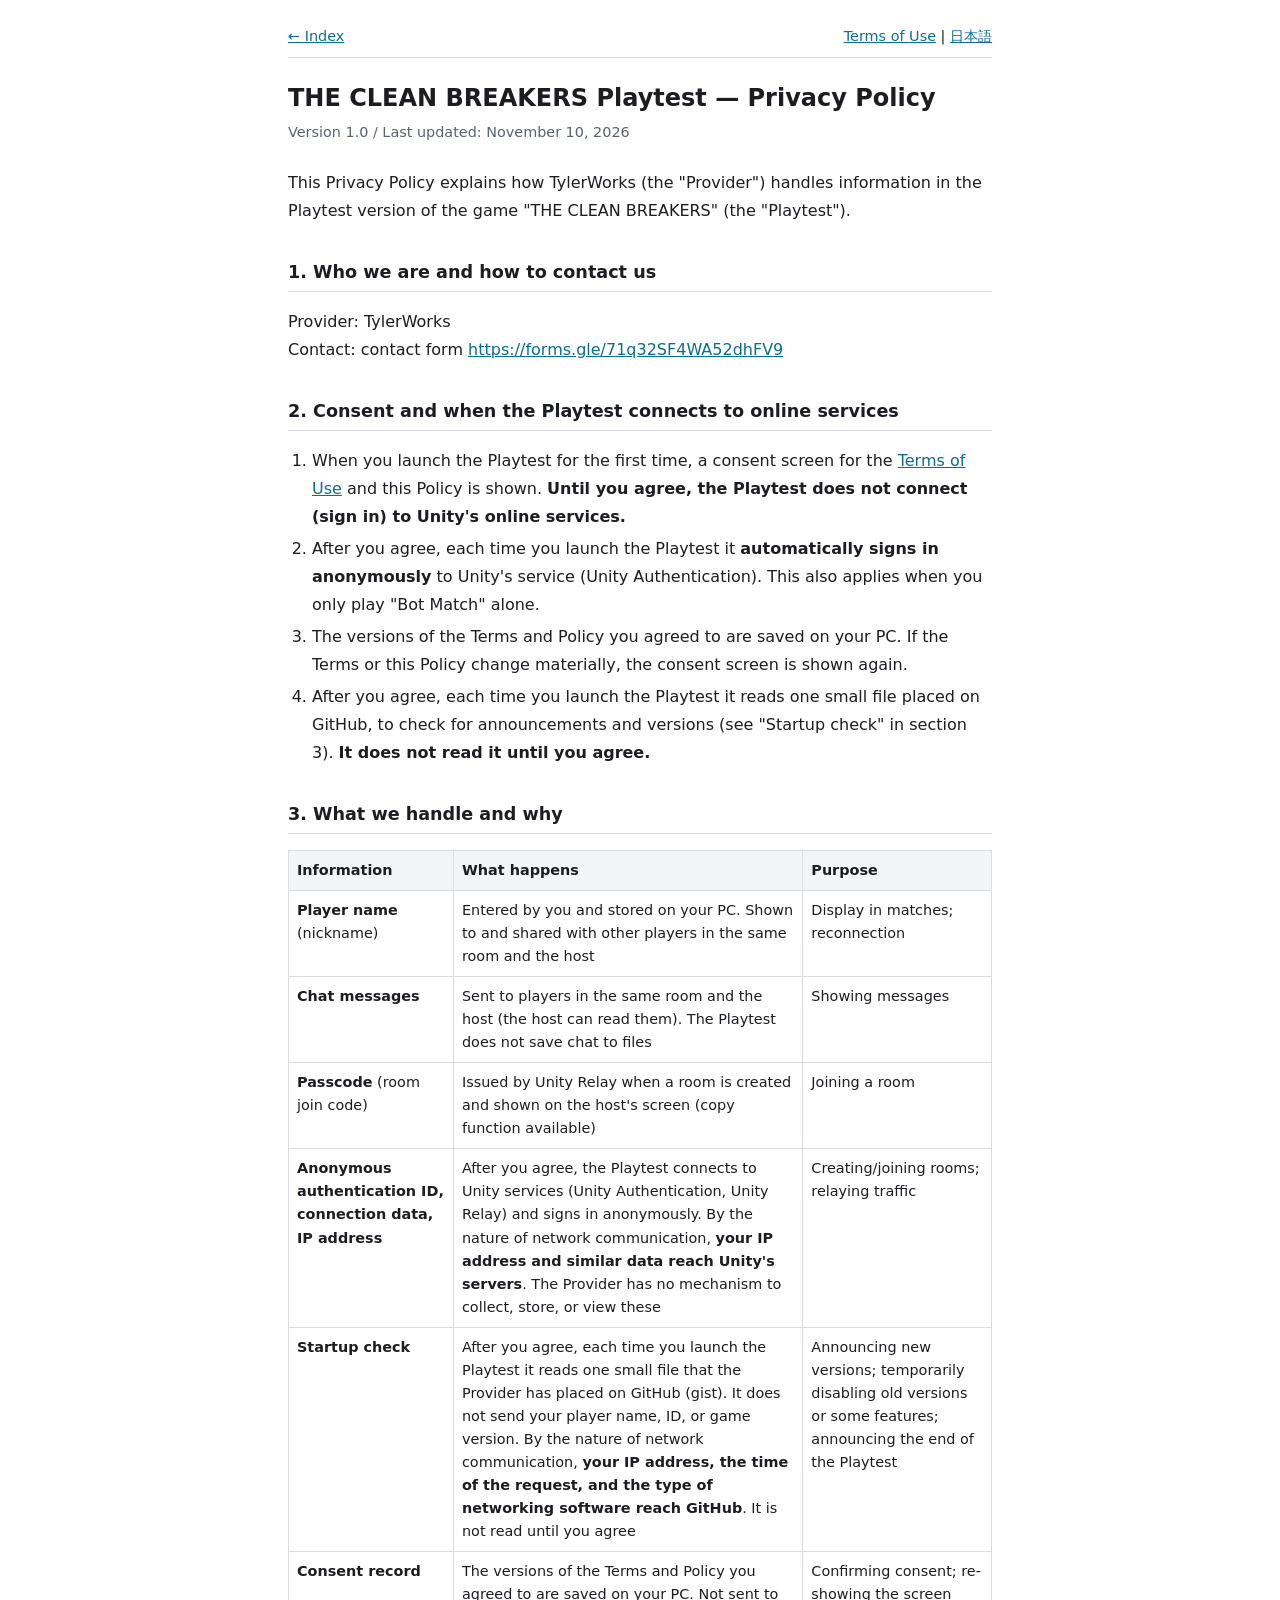
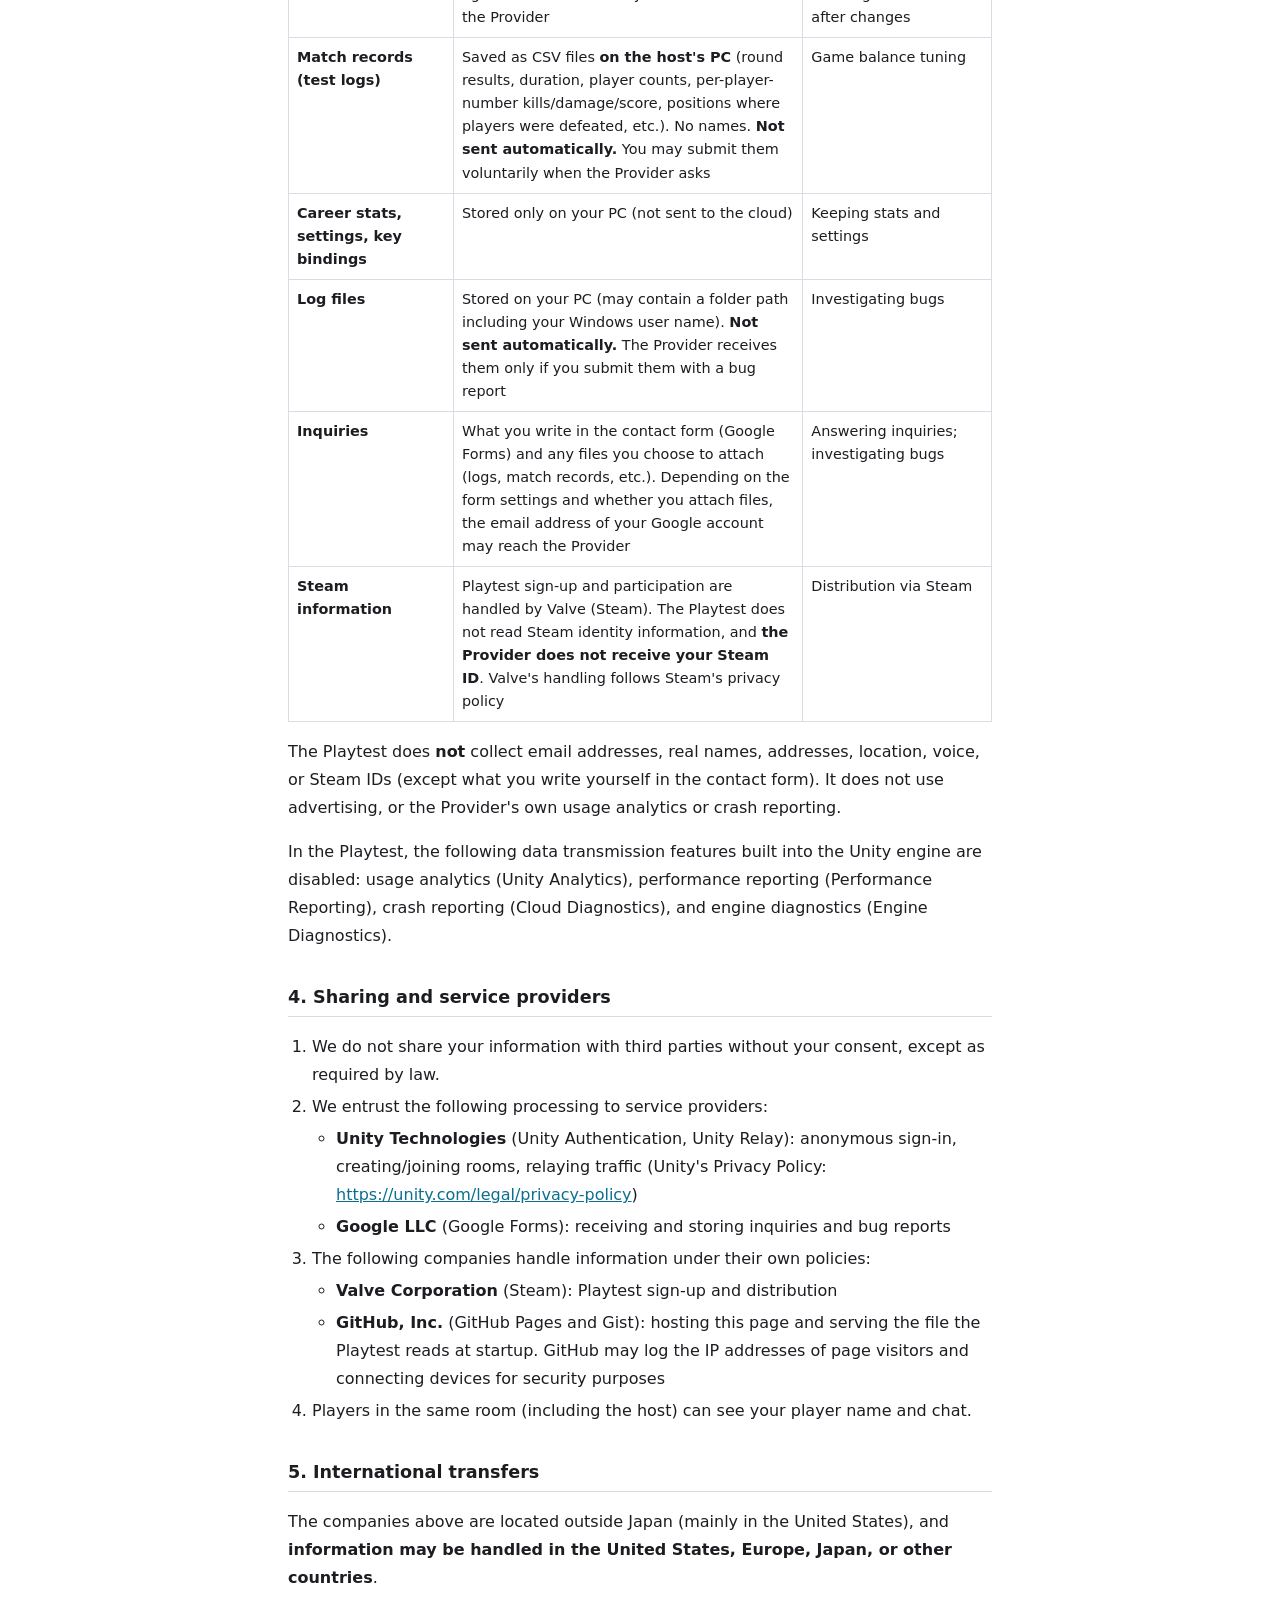
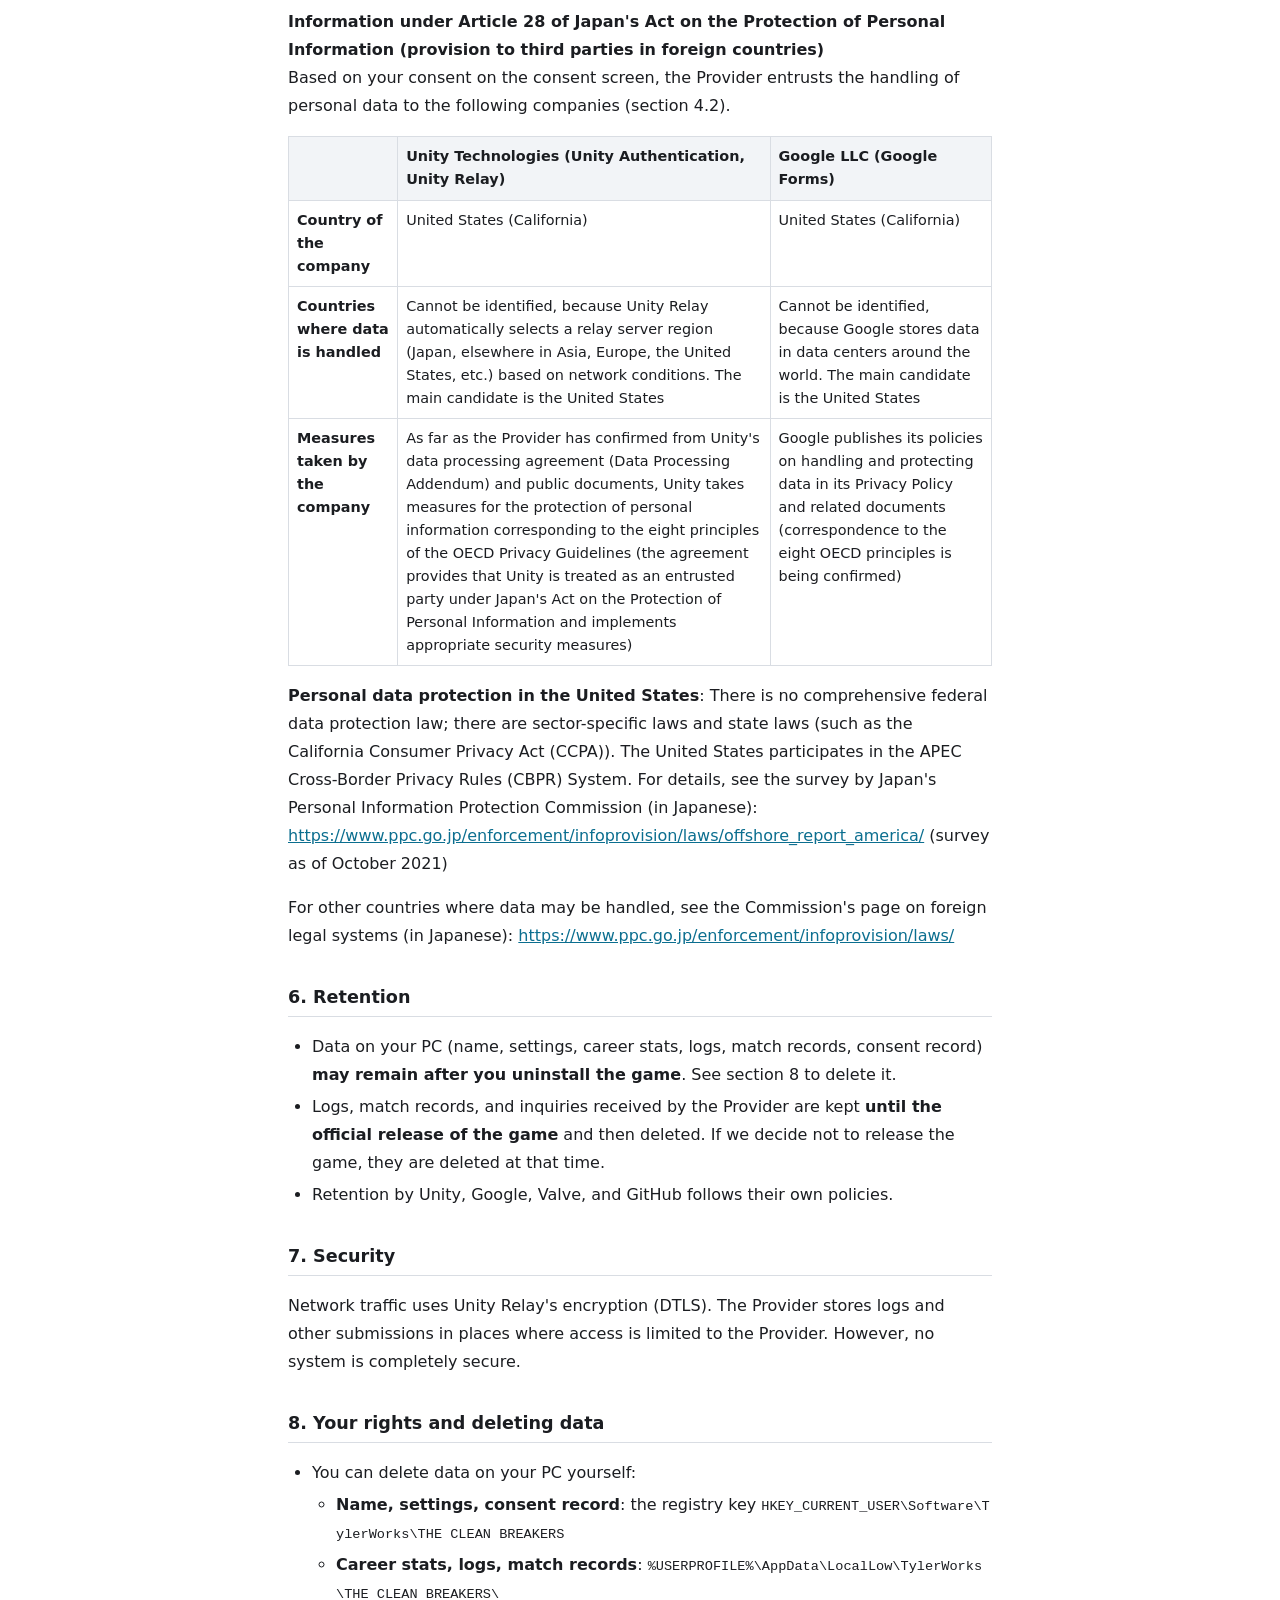
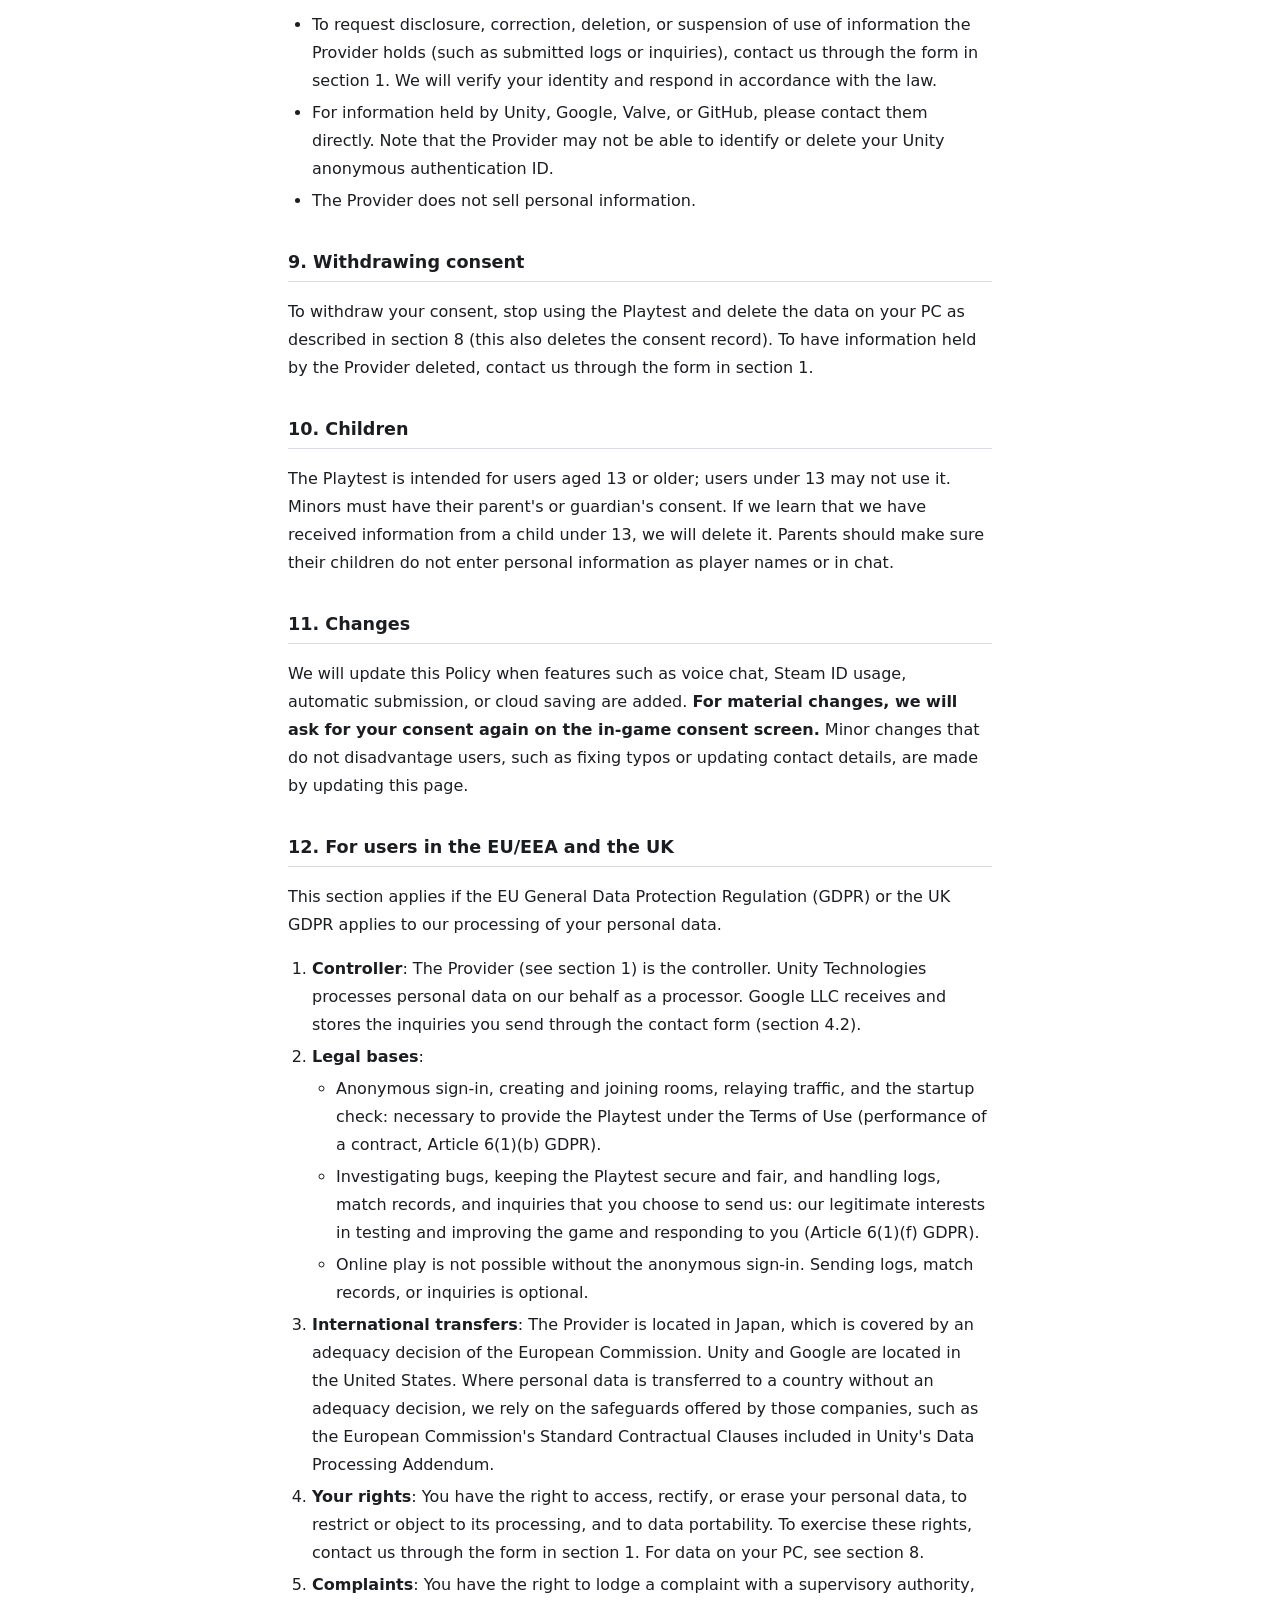
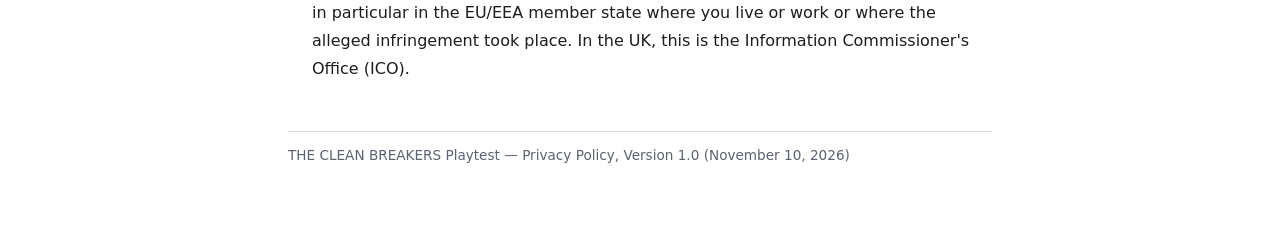
==== privacy_en.html @ f7ca69fb "規約・プライバシーポリシー 1.0 を公開" ====
<!doctype html>
<html lang="en">
<head>
<meta charset="utf-8">
<meta name="viewport" content="width=device-width, initial-scale=1">
<title>Privacy Policy | THE CLEAN BREAKERS Playtest</title>
<link rel="stylesheet" href="style.css">
</head>
<body>
<main>
<nav class="lang">
  <a href="index.html">← Index</a>
  <span><a href="terms_en.html">Terms of Use</a> | <a href="privacy_ja.html" lang="ja" hreflang="ja">日本語</a></span>
</nav>

<h1>THE CLEAN BREAKERS Playtest — Privacy Policy</h1>
<p class="meta">Version 1.0 / Last updated: November 10, 2026</p>

<p>This Privacy Policy explains how TylerWorks (the "Provider") handles information in the Playtest version of the game "THE CLEAN BREAKERS" (the "Playtest").</p>

<h2>1. Who we are and how to contact us</h2>
<p>Provider: TylerWorks<br>
Contact: contact form <a href="https://forms.gle/71q32SF4WA52dhFV9">https://forms.gle/71q32SF4WA52dhFV9</a></p>

<h2>2. Consent and when the Playtest connects to online services</h2>
<ol>
  <li>When you launch the Playtest for the first time, a consent screen for the <a href="terms_en.html">Terms of Use</a> and this Policy is shown. <strong>Until you agree, the Playtest does not connect (sign in) to Unity's online services.</strong></li>
  <li>After you agree, each time you launch the Playtest it <strong>automatically signs in anonymously</strong> to Unity's service (Unity Authentication). This also applies when you only play "Bot Match" alone.</li>
  <li>The versions of the Terms and Policy you agreed to are saved on your PC. If the Terms or this Policy change materially, the consent screen is shown again.</li>
  <li>After you agree, each time you launch the Playtest it reads one small file placed on GitHub, to check for announcements and versions (see "Startup check" in section 3). <strong>It does not read it until you agree.</strong></li>
</ol>

<h2>3. What we handle and why</h2>
<div class="table-wrap">
<table>
  <thead><tr><th>Information</th><th>What happens</th><th>Purpose</th></tr></thead>
  <tbody>
    <tr><td><strong>Player name</strong> (nickname)</td><td>Entered by you and stored on your PC. Shown to and shared with other players in the same room and the host</td><td>Display in matches; reconnection</td></tr>
    <tr><td><strong>Chat messages</strong></td><td>Sent to players in the same room and the host (the host can read them). The Playtest does not save chat to files</td><td>Showing messages</td></tr>
    <tr><td><strong>Passcode</strong> (room join code)</td><td>Issued by Unity Relay when a room is created and shown on the host's screen (copy function available)</td><td>Joining a room</td></tr>
    <tr><td><strong>Anonymous authentication ID, connection data, IP address</strong></td><td>After you agree, the Playtest connects to Unity services (Unity Authentication, Unity Relay) and signs in anonymously. By the nature of network communication, <strong>your IP address and similar data reach Unity's servers</strong>. The Provider has no mechanism to collect, store, or view these</td><td>Creating/joining rooms; relaying traffic</td></tr>
    <tr><td><strong>Startup check</strong></td><td>After you agree, each time you launch the Playtest it reads one small file that the Provider has placed on GitHub (gist). It does not send your player name, ID, or game version. By the nature of network communication, <strong>your IP address, the time of the request, and the type of networking software reach GitHub</strong>. It is not read until you agree</td><td>Announcing new versions; temporarily disabling old versions or some features; announcing the end of the Playtest</td></tr>
    <tr><td><strong>Consent record</strong></td><td>The versions of the Terms and Policy you agreed to are saved on your PC. Not sent to the Provider</td><td>Confirming consent; re-showing the screen after changes</td></tr>
    <tr><td><strong>Match records (test logs)</strong></td><td>Saved as CSV files <strong>on the host's PC</strong> (round results, duration, player counts, per-player-number kills/damage/score, positions where players were defeated, etc.). No names. <strong>Not sent automatically.</strong> You may submit them voluntarily when the Provider asks</td><td>Game balance tuning</td></tr>
    <tr><td><strong>Career stats, settings, key bindings</strong></td><td>Stored only on your PC (not sent to the cloud)</td><td>Keeping stats and settings</td></tr>
    <tr><td><strong>Log files</strong></td><td>Stored on your PC (may contain a folder path including your Windows user name). <strong>Not sent automatically.</strong> The Provider receives them only if you submit them with a bug report</td><td>Investigating bugs</td></tr>
    <tr><td><strong>Inquiries</strong></td><td>What you write in the contact form (Google Forms) and any files you choose to attach (logs, match records, etc.). Depending on the form settings and whether you attach files, the email address of your Google account may reach the Provider</td><td>Answering inquiries; investigating bugs</td></tr>
    <tr><td><strong>Steam information</strong></td><td>Playtest sign-up and participation are handled by Valve (Steam). The Playtest does not read Steam identity information, and <strong>the Provider does not receive your Steam ID</strong>. Valve's handling follows Steam's privacy policy</td><td>Distribution via Steam</td></tr>
  </tbody>
</table>
</div>
<p>The Playtest does <strong>not</strong> collect email addresses, real names, addresses, location, voice, or Steam IDs (except what you write yourself in the contact form). It does not use advertising, or the Provider's own usage analytics or crash reporting.</p>
<p>In the Playtest, the following data transmission features built into the Unity engine are disabled: usage analytics (Unity Analytics), performance reporting (Performance Reporting), crash reporting (Cloud Diagnostics), and engine diagnostics (Engine Diagnostics).</p>

<h2>4. Sharing and service providers</h2>
<ol>
  <li>We do not share your information with third parties without your consent, except as required by law.</li>
  <li>We entrust the following processing to service providers:
    <ul>
      <li><strong>Unity Technologies</strong> (Unity Authentication, Unity Relay): anonymous sign-in, creating/joining rooms, relaying traffic (Unity's Privacy Policy: <a href="https://unity.com/legal/privacy-policy">https://unity.com/legal/privacy-policy</a>)</li>
      <li><strong>Google LLC</strong> (Google Forms): receiving and storing inquiries and bug reports</li>
    </ul>
  </li>
  <li>The following companies handle information under their own policies:
    <ul>
      <li><strong>Valve Corporation</strong> (Steam): Playtest sign-up and distribution</li>
      <li><strong>GitHub, Inc.</strong> (GitHub Pages and Gist): hosting this page and serving the file the Playtest reads at startup. GitHub may log the IP addresses of page visitors and connecting devices for security purposes</li>
    </ul>
  </li>
  <li>Players in the same room (including the host) can see your player name and chat.</li>
</ol>

<h2>5. International transfers</h2>
<p>The companies above are located outside Japan (mainly in the United States), and <strong>information may be handled in the United States, Europe, Japan, or other countries</strong>.</p>
<p><strong>Information under Article 28 of Japan's Act on the Protection of Personal Information (provision to third parties in foreign countries)</strong><br>
Based on your consent on the consent screen, the Provider entrusts the handling of personal data to the following companies (section 4.2).</p>
<div class="table-wrap">
<table>
  <thead><tr><th></th><th>Unity Technologies (Unity Authentication, Unity Relay)</th><th>Google LLC (Google Forms)</th></tr></thead>
  <tbody>
    <tr><td><strong>Country of the company</strong></td><td>United States (California)</td><td>United States (California)</td></tr>
    <tr><td><strong>Countries where data is handled</strong></td><td>Cannot be identified, because Unity Relay automatically selects a relay server region (Japan, elsewhere in Asia, Europe, the United States, etc.) based on network conditions. The main candidate is the United States</td><td>Cannot be identified, because Google stores data in data centers around the world. The main candidate is the United States</td></tr>
    <tr><td><strong>Measures taken by the company</strong></td><td>As far as the Provider has confirmed from Unity's data processing agreement (Data Processing Addendum) and public documents, Unity takes measures for the protection of personal information corresponding to the eight principles of the OECD Privacy Guidelines (the agreement provides that Unity is treated as an entrusted party under Japan's Act on the Protection of Personal Information and implements appropriate security measures)</td><td>Google publishes its policies on handling and protecting data in its Privacy Policy and related documents (correspondence to the eight OECD principles is being confirmed)</td></tr>
  </tbody>
</table>
</div>
<p><strong>Personal data protection in the United States</strong>: There is no comprehensive federal data protection law; there are sector-specific laws and state laws (such as the California Consumer Privacy Act (CCPA)). The United States participates in the APEC Cross-Border Privacy Rules (CBPR) System. For details, see the survey by Japan's Personal Information Protection Commission (in Japanese): <a href="https://www.ppc.go.jp/enforcement/infoprovision/laws/offshore_report_america/">https://www.ppc.go.jp/enforcement/infoprovision/laws/offshore_report_america/</a> (survey as of October 2021)</p>
<p>For other countries where data may be handled, see the Commission's page on foreign legal systems (in Japanese): <a href="https://www.ppc.go.jp/enforcement/infoprovision/laws/">https://www.ppc.go.jp/enforcement/infoprovision/laws/</a></p>

<h2>6. Retention</h2>
<ul>
  <li>Data on your PC (name, settings, career stats, logs, match records, consent record) <strong>may remain after you uninstall the game</strong>. See section 8 to delete it.</li>
  <li>Logs, match records, and inquiries received by the Provider are kept <strong>until the official release of the game</strong> and then deleted. If we decide not to release the game, they are deleted at that time.</li>
  <li>Retention by Unity, Google, Valve, and GitHub follows their own policies.</li>
</ul>

<h2>7. Security</h2>
<p>Network traffic uses Unity Relay's encryption (DTLS). The Provider stores logs and other submissions in places where access is limited to the Provider. However, no system is completely secure.</p>

<h2>8. Your rights and deleting data</h2>
<ul>
  <li>You can delete data on your PC yourself:
    <ul>
      <li><strong>Name, settings, consent record</strong>: the registry key <code>HKEY_CURRENT_USER\Software\TylerWorks\THE CLEAN BREAKERS</code></li>
      <li><strong>Career stats, logs, match records</strong>: <code>%USERPROFILE%\AppData\LocalLow\TylerWorks\THE CLEAN BREAKERS\</code></li>
    </ul>
  </li>
  <li>To request disclosure, correction, deletion, or suspension of use of information the Provider holds (such as submitted logs or inquiries), contact us through the form in section 1. We will verify your identity and respond in accordance with the law.</li>
  <li>For information held by Unity, Google, Valve, or GitHub, please contact them directly. Note that the Provider may not be able to identify or delete your Unity anonymous authentication ID.</li>
  <li>The Provider does not sell personal information.</li>
</ul>

<h2>9. Withdrawing consent</h2>
<p>To withdraw your consent, stop using the Playtest and delete the data on your PC as described in section 8 (this also deletes the consent record). To have information held by the Provider deleted, contact us through the form in section 1.</p>

<h2>10. Children</h2>
<p>The Playtest is intended for users aged 13 or older; users under 13 may not use it. Minors must have their parent's or guardian's consent. If we learn that we have received information from a child under 13, we will delete it. Parents should make sure their children do not enter personal information as player names or in chat.</p>

<h2>11. Changes</h2>
<p>We will update this Policy when features such as voice chat, Steam ID usage, automatic submission, or cloud saving are added. <strong>For material changes, we will ask for your consent again on the in-game consent screen.</strong> Minor changes that do not disadvantage users, such as fixing typos or updating contact details, are made by updating this page.</p>

<h2>12. For users in the EU/EEA and the UK</h2>
<p>This section applies if the EU General Data Protection Regulation (GDPR) or the UK GDPR applies to our processing of your personal data.</p>
<ol>
  <li><strong>Controller</strong>: The Provider (see section 1) is the controller. Unity Technologies processes personal data on our behalf as a processor. Google LLC receives and stores the inquiries you send through the contact form (section 4.2).</li>
  <li><strong>Legal bases</strong>:
    <ul>
      <li>Anonymous sign-in, creating and joining rooms, relaying traffic, and the startup check: necessary to provide the Playtest under the Terms of Use (performance of a contract, Article 6(1)(b) GDPR).</li>
      <li>Investigating bugs, keeping the Playtest secure and fair, and handling logs, match records, and inquiries that you choose to send us: our legitimate interests in testing and improving the game and responding to you (Article 6(1)(f) GDPR).</li>
      <li>Online play is not possible without the anonymous sign-in. Sending logs, match records, or inquiries is optional.</li>
    </ul>
  </li>
  <li><strong>International transfers</strong>: The Provider is located in Japan, which is covered by an adequacy decision of the European Commission. Unity and Google are located in the United States. Where personal data is transferred to a country without an adequacy decision, we rely on the safeguards offered by those companies, such as the European Commission's Standard Contractual Clauses included in Unity's Data Processing Addendum.</li>
  <li><strong>Your rights</strong>: You have the right to access, rectify, or erase your personal data, to restrict or object to its processing, and to data portability. To exercise these rights, contact us through the form in section 1. For data on your PC, see section 8.</li>
  <li><strong>Complaints</strong>: You have the right to lodge a complaint with a supervisory authority, in particular in the EU/EEA member state where you live or work or where the alleged infringement took place. In the UK, this is the Information Commissioner's Office (ICO).</li>
</ol>

<footer>THE CLEAN BREAKERS Playtest — Privacy Policy, Version 1.0 (November 10, 2026)</footer>
</main>
</body>
</html>
---- style.css ----
/* THE CLEAN BREAKERS ベータテスト 規約ページ共通のスタイル
   外部フォント・外部ライブラリ・Cookie・アクセス解析は使わない */
:root {
  --bg: #ffffff;
  --text: #1b1d21;
  --muted: #5b6270;
  --line: #d9dde3;
  --accent: #0b6e8f;
  --table-head: #f2f4f7;
  --ph-bg: #fff3b0;
  --ph-text: #5c4500;
}
@media (prefers-color-scheme: dark) {
  :root {
    --bg: #15171b;
    --text: #e6e8eb;
    --muted: #a3aab5;
    --line: #343942;
    --accent: #5cc3e3;
    --table-head: #1f2329;
    --ph-bg: #5c4a00;
    --ph-text: #fff3b0;
  }
}
* { box-sizing: border-box; }
html { -webkit-text-size-adjust: 100%; }
body {
  margin: 0;
  background: var(--bg);
  color: var(--text);
  font-family: system-ui, -apple-system, "Segoe UI", "Hiragino Sans", "Yu Gothic UI", "Meiryo", sans-serif;
  font-size: 16px;
  line-height: 1.75;
}
main { max-width: 46rem; margin: 0 auto; padding: 1.5rem 1rem 4rem; }
nav.lang {
  display: flex; flex-wrap: wrap; gap: .5rem 1rem; justify-content: space-between;
  border-bottom: 1px solid var(--line); padding-bottom: .5rem; margin-bottom: 1.5rem;
  font-size: .9rem;
}
a { color: var(--accent); }
h1 { font-size: 1.5rem; line-height: 1.4; margin: 0 0 .25rem; }
h2 { font-size: 1.1rem; margin: 2rem 0 .5rem; padding-bottom: .2rem; border-bottom: 1px solid var(--line); }
p.meta { color: var(--muted); margin: 0 0 1.5rem; font-size: .9rem; }
ol, ul { padding-left: 1.5rem; }
li { margin: .25rem 0; }
.table-wrap { overflow-x: auto; margin: 1rem 0; }
table { border-collapse: collapse; width: 100%; font-size: .9rem; line-height: 1.6; }
th, td { border: 1px solid var(--line); padding: .5rem; text-align: left; vertical-align: top; }
th { background: var(--table-head); }
code { font-family: ui-monospace, "Cascadia Mono", Consolas, monospace; font-size: .85em; word-break: break-all; }
.ph { background: var(--ph-bg); color: var(--ph-text); padding: 0 .2em; border-radius: 3px; }
ul.doclist { list-style: none; padding: 0; }
ul.doclist li { margin: .5rem 0; }
footer { margin-top: 3rem; color: var(--muted); font-size: .85rem; border-top: 1px solid var(--line); padding-top: .75rem; }
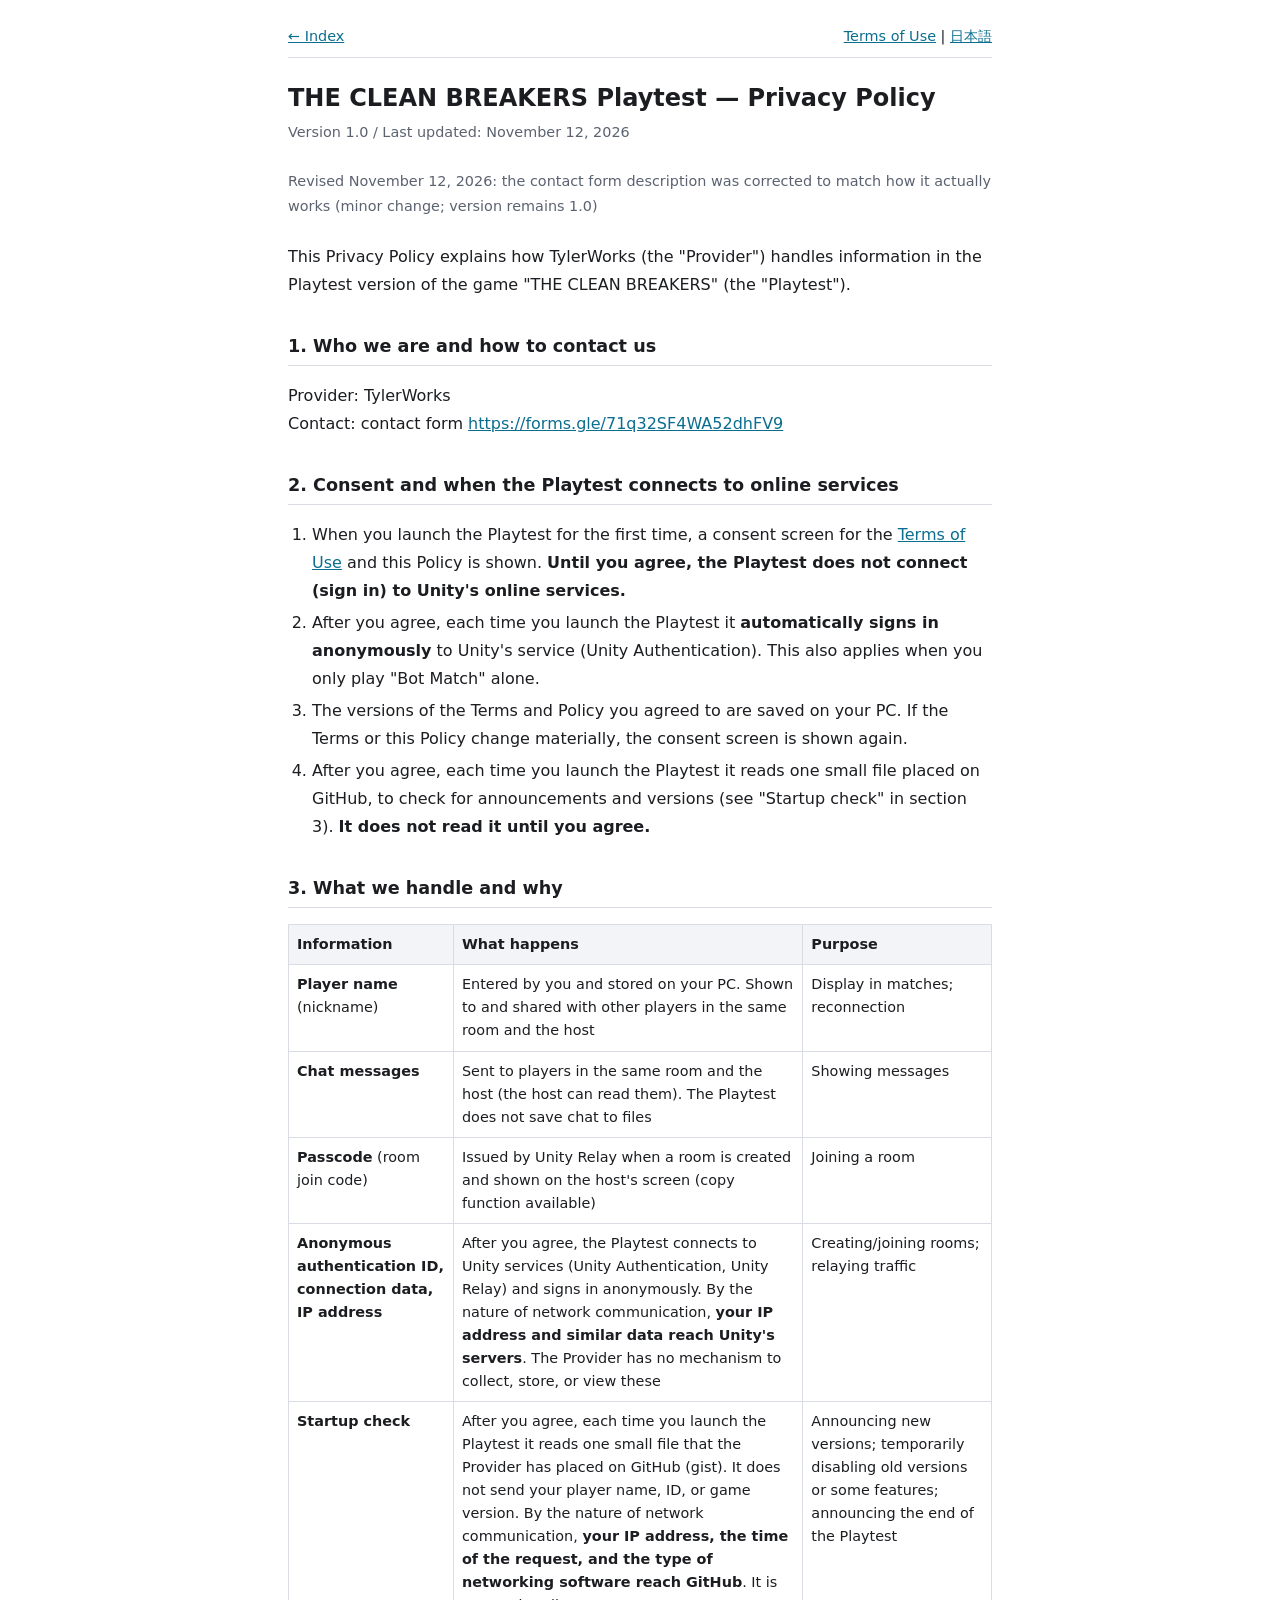
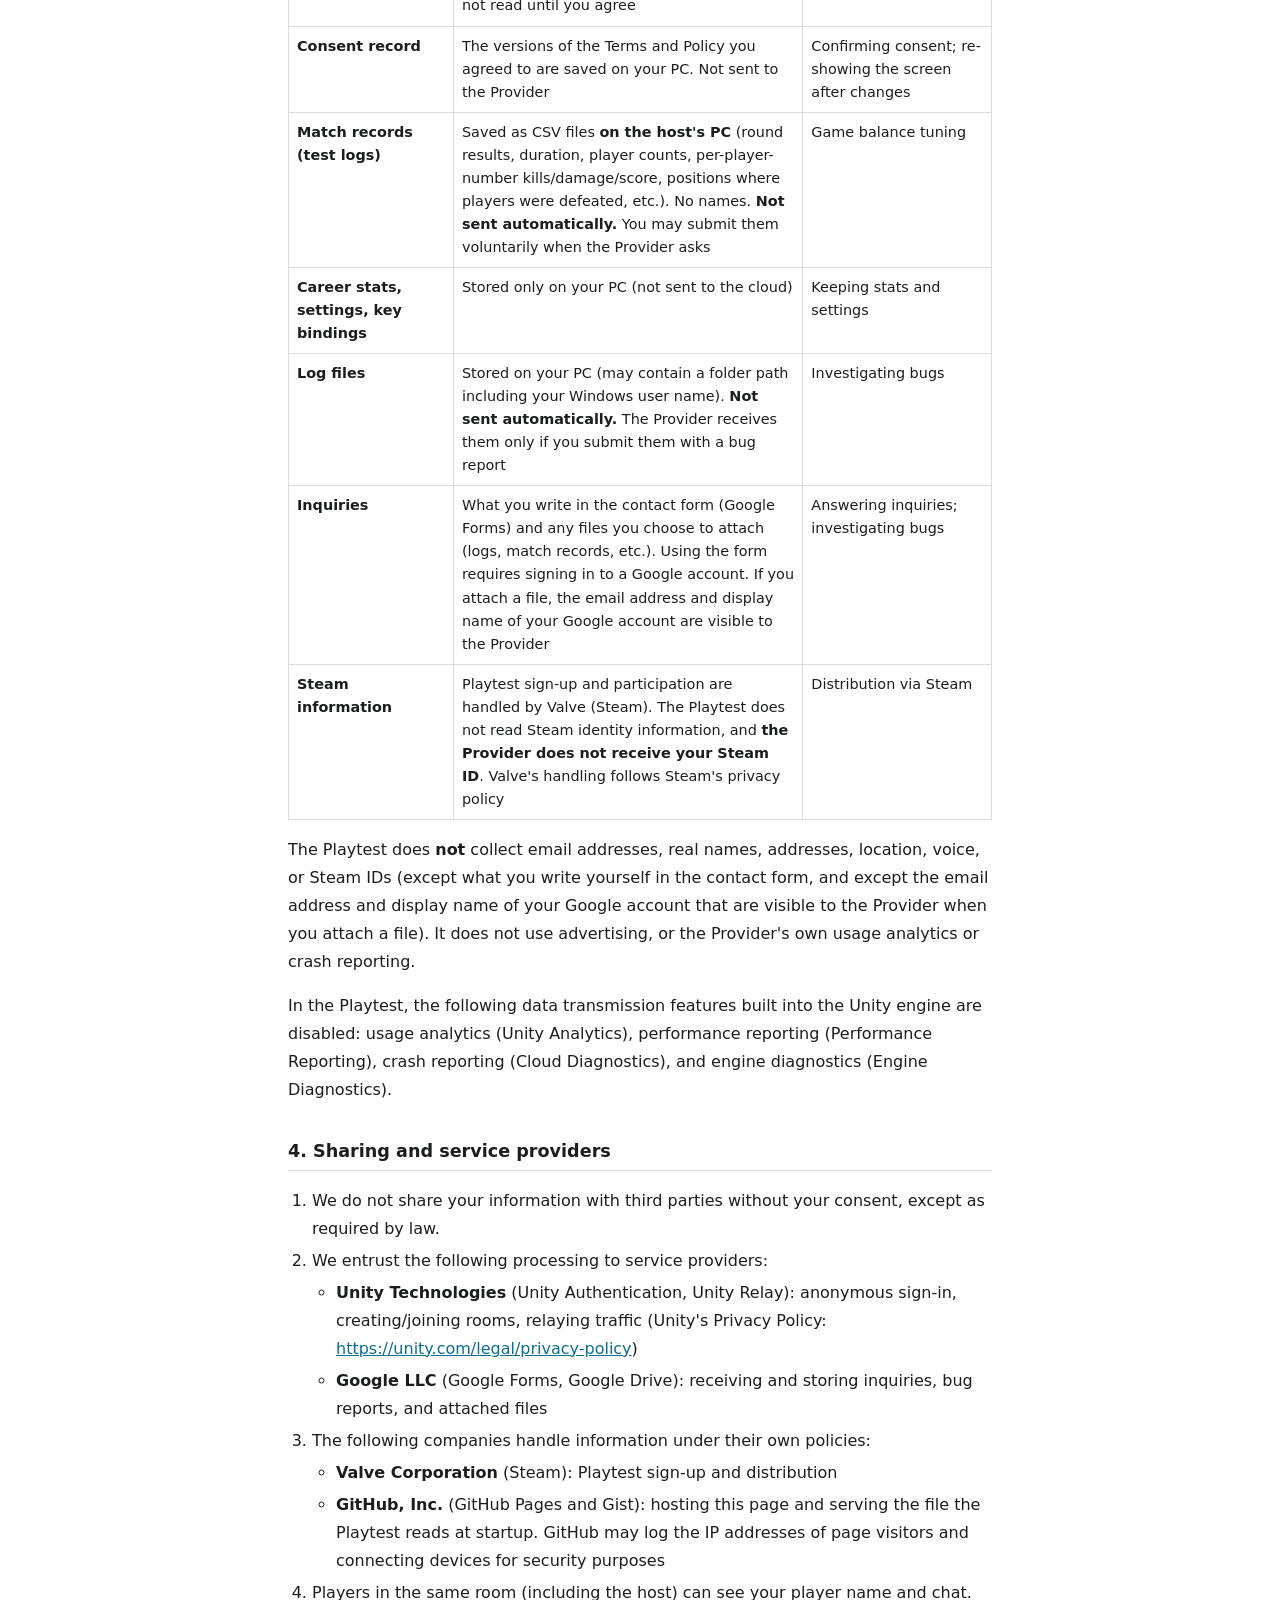
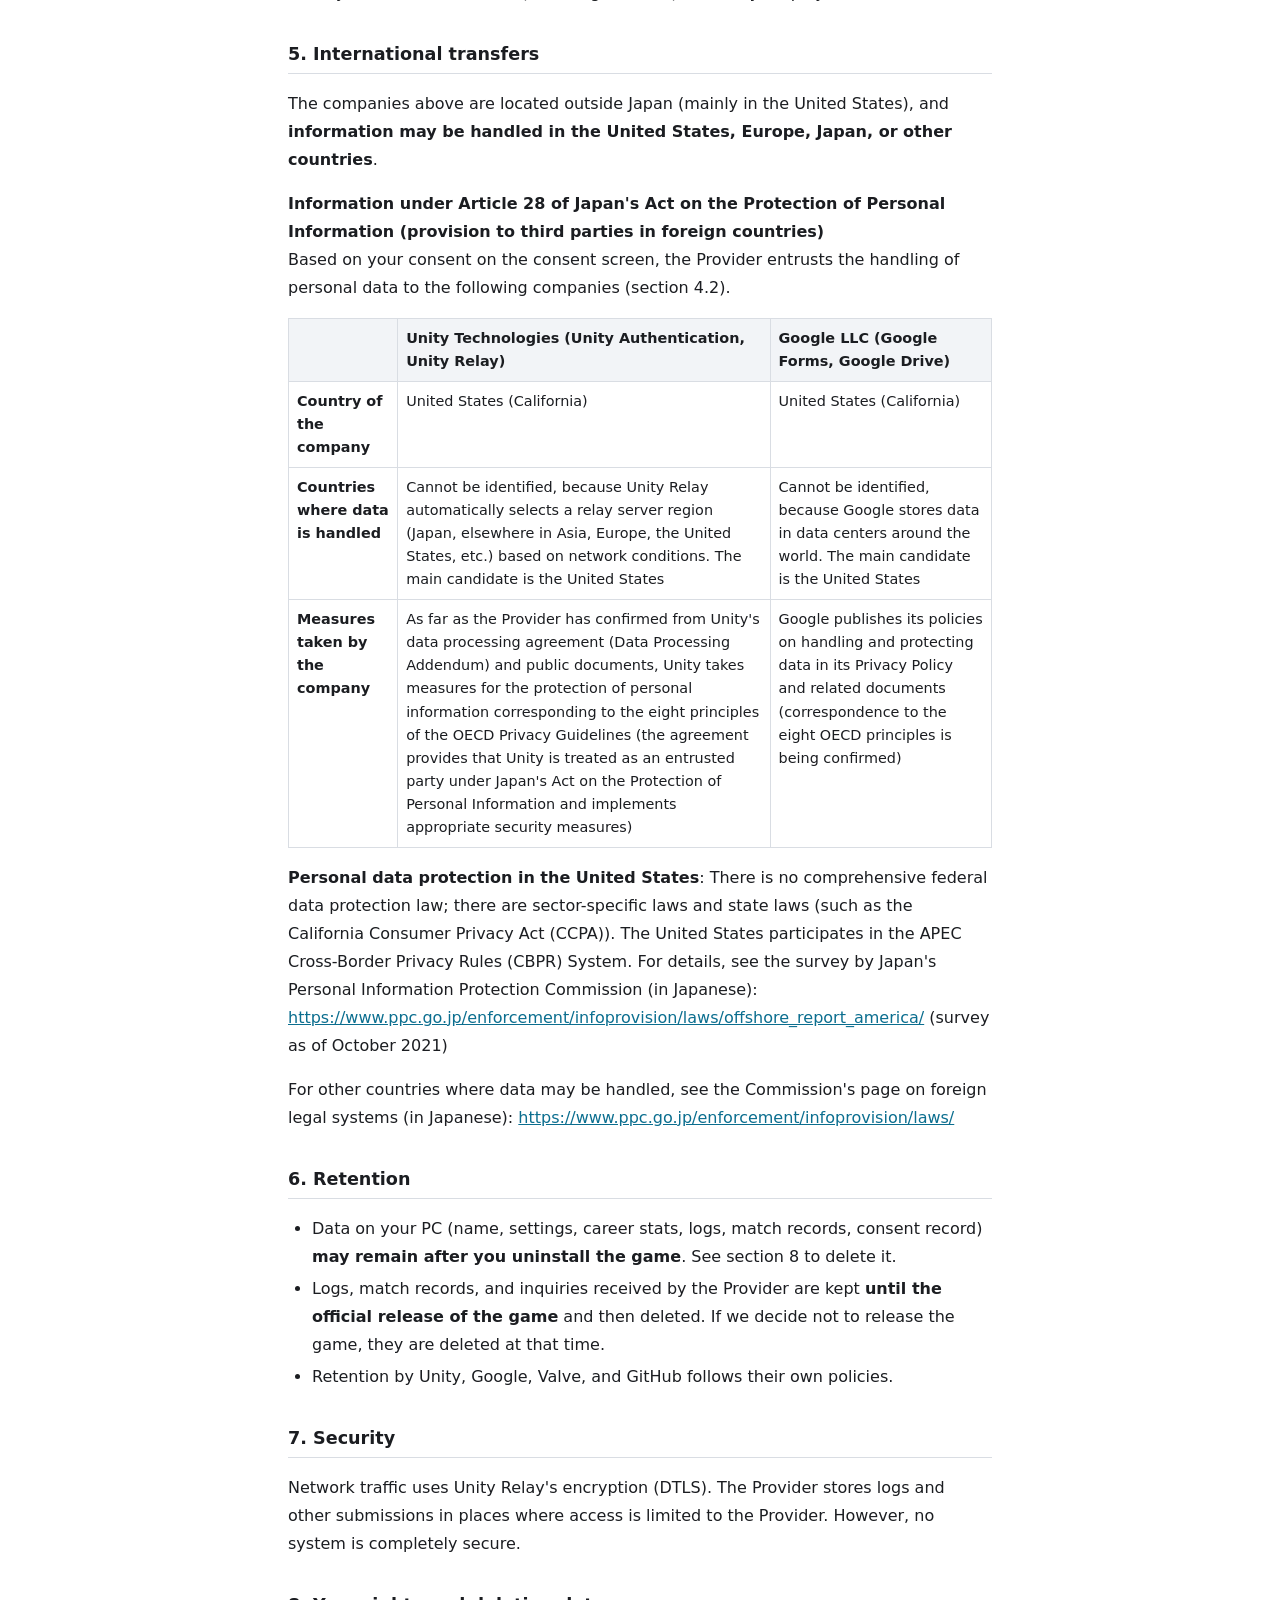
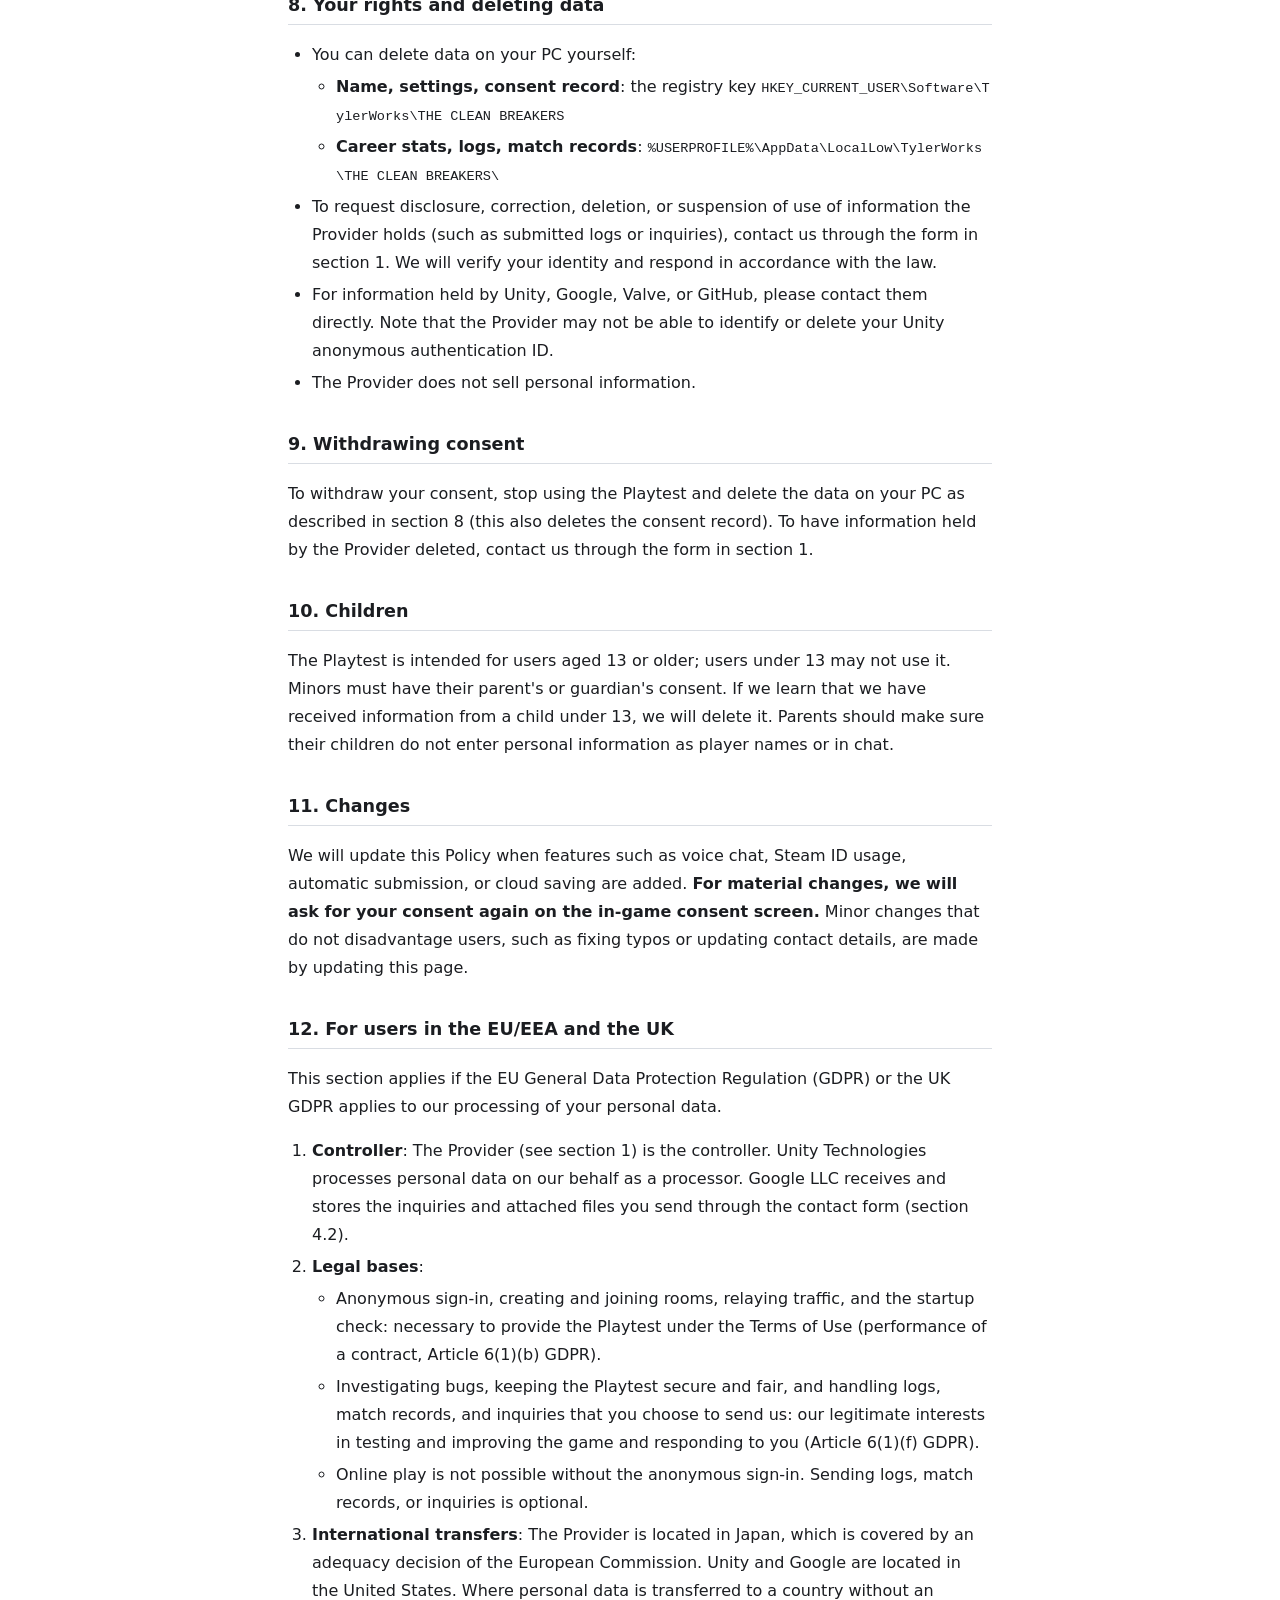
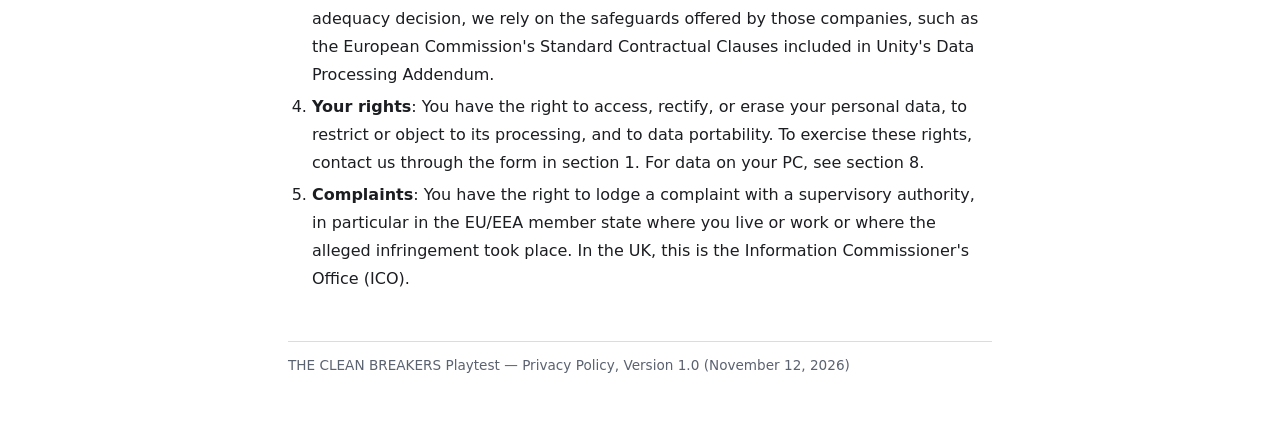
==== commit afb4452d: "問い合わせフォームの記述を実際の動作に合わせて改定(2026-11-12)" ====
--- a/privacy_en.html
+++ b/privacy_en.html
@@ -14,7 +14,8 @@
 </nav>
 
 <h1>THE CLEAN BREAKERS Playtest — Privacy Policy</h1>
-<p class="meta">Version 1.0 / Last updated: November 10, 2026</p>
+<p class="meta">Version 1.0 / Last updated: November 12, 2026</p>
+<p class="meta">Revised November 12, 2026: the contact form description was corrected to match how it actually works (minor change; version remains 1.0)</p>
 
 <p>This Privacy Policy explains how TylerWorks (the "Provider") handles information in the Playtest version of the game "THE CLEAN BREAKERS" (the "Playtest").</p>
 
@@ -44,12 +45,12 @@
     <tr><td><strong>Match records (test logs)</strong></td><td>Saved as CSV files <strong>on the host's PC</strong> (round results, duration, player counts, per-player-number kills/damage/score, positions where players were defeated, etc.). No names. <strong>Not sent automatically.</strong> You may submit them voluntarily when the Provider asks</td><td>Game balance tuning</td></tr>
     <tr><td><strong>Career stats, settings, key bindings</strong></td><td>Stored only on your PC (not sent to the cloud)</td><td>Keeping stats and settings</td></tr>
     <tr><td><strong>Log files</strong></td><td>Stored on your PC (may contain a folder path including your Windows user name). <strong>Not sent automatically.</strong> The Provider receives them only if you submit them with a bug report</td><td>Investigating bugs</td></tr>
-    <tr><td><strong>Inquiries</strong></td><td>What you write in the contact form (Google Forms) and any files you choose to attach (logs, match records, etc.). Depending on the form settings and whether you attach files, the email address of your Google account may reach the Provider</td><td>Answering inquiries; investigating bugs</td></tr>
+    <tr><td><strong>Inquiries</strong></td><td>What you write in the contact form (Google Forms) and any files you choose to attach (logs, match records, etc.). Using the form requires signing in to a Google account. If you attach a file, the email address and display name of your Google account are visible to the Provider</td><td>Answering inquiries; investigating bugs</td></tr>
     <tr><td><strong>Steam information</strong></td><td>Playtest sign-up and participation are handled by Valve (Steam). The Playtest does not read Steam identity information, and <strong>the Provider does not receive your Steam ID</strong>. Valve's handling follows Steam's privacy policy</td><td>Distribution via Steam</td></tr>
   </tbody>
 </table>
 </div>
-<p>The Playtest does <strong>not</strong> collect email addresses, real names, addresses, location, voice, or Steam IDs (except what you write yourself in the contact form). It does not use advertising, or the Provider's own usage analytics or crash reporting.</p>
+<p>The Playtest does <strong>not</strong> collect email addresses, real names, addresses, location, voice, or Steam IDs (except what you write yourself in the contact form, and except the email address and display name of your Google account that are visible to the Provider when you attach a file). It does not use advertising, or the Provider's own usage analytics or crash reporting.</p>
 <p>In the Playtest, the following data transmission features built into the Unity engine are disabled: usage analytics (Unity Analytics), performance reporting (Performance Reporting), crash reporting (Cloud Diagnostics), and engine diagnostics (Engine Diagnostics).</p>
 
 <h2>4. Sharing and service providers</h2>
@@ -58,7 +59,7 @@
   <li>We entrust the following processing to service providers:
     <ul>
       <li><strong>Unity Technologies</strong> (Unity Authentication, Unity Relay): anonymous sign-in, creating/joining rooms, relaying traffic (Unity's Privacy Policy: <a href="https://unity.com/legal/privacy-policy">https://unity.com/legal/privacy-policy</a>)</li>
-      <li><strong>Google LLC</strong> (Google Forms): receiving and storing inquiries and bug reports</li>
+      <li><strong>Google LLC</strong> (Google Forms, Google Drive): receiving and storing inquiries, bug reports, and attached files</li>
     </ul>
   </li>
   <li>The following companies handle information under their own policies:
@@ -76,7 +77,7 @@
 Based on your consent on the consent screen, the Provider entrusts the handling of personal data to the following companies (section 4.2).</p>
 <div class="table-wrap">
 <table>
-  <thead><tr><th></th><th>Unity Technologies (Unity Authentication, Unity Relay)</th><th>Google LLC (Google Forms)</th></tr></thead>
+  <thead><tr><th></th><th>Unity Technologies (Unity Authentication, Unity Relay)</th><th>Google LLC (Google Forms, Google Drive)</th></tr></thead>
   <tbody>
     <tr><td><strong>Country of the company</strong></td><td>United States (California)</td><td>United States (California)</td></tr>
     <tr><td><strong>Countries where data is handled</strong></td><td>Cannot be identified, because Unity Relay automatically selects a relay server region (Japan, elsewhere in Asia, Europe, the United States, etc.) based on network conditions. The main candidate is the United States</td><td>Cannot be identified, because Google stores data in data centers around the world. The main candidate is the United States</td></tr>
@@ -122,7 +123,7 @@
 <h2>12. For users in the EU/EEA and the UK</h2>
 <p>This section applies if the EU General Data Protection Regulation (GDPR) or the UK GDPR applies to our processing of your personal data.</p>
 <ol>
-  <li><strong>Controller</strong>: The Provider (see section 1) is the controller. Unity Technologies processes personal data on our behalf as a processor. Google LLC receives and stores the inquiries you send through the contact form (section 4.2).</li>
+  <li><strong>Controller</strong>: The Provider (see section 1) is the controller. Unity Technologies processes personal data on our behalf as a processor. Google LLC receives and stores the inquiries and attached files you send through the contact form (section 4.2).</li>
   <li><strong>Legal bases</strong>:
     <ul>
       <li>Anonymous sign-in, creating and joining rooms, relaying traffic, and the startup check: necessary to provide the Playtest under the Terms of Use (performance of a contract, Article 6(1)(b) GDPR).</li>
@@ -135,7 +136,7 @@
   <li><strong>Complaints</strong>: You have the right to lodge a complaint with a supervisory authority, in particular in the EU/EEA member state where you live or work or where the alleged infringement took place. In the UK, this is the Information Commissioner's Office (ICO).</li>
 </ol>
 
-<footer>THE CLEAN BREAKERS Playtest — Privacy Policy, Version 1.0 (November 10, 2026)</footer>
+<footer>THE CLEAN BREAKERS Playtest — Privacy Policy, Version 1.0 (November 12, 2026)</footer>
 </main>
 </body>
 </html>
